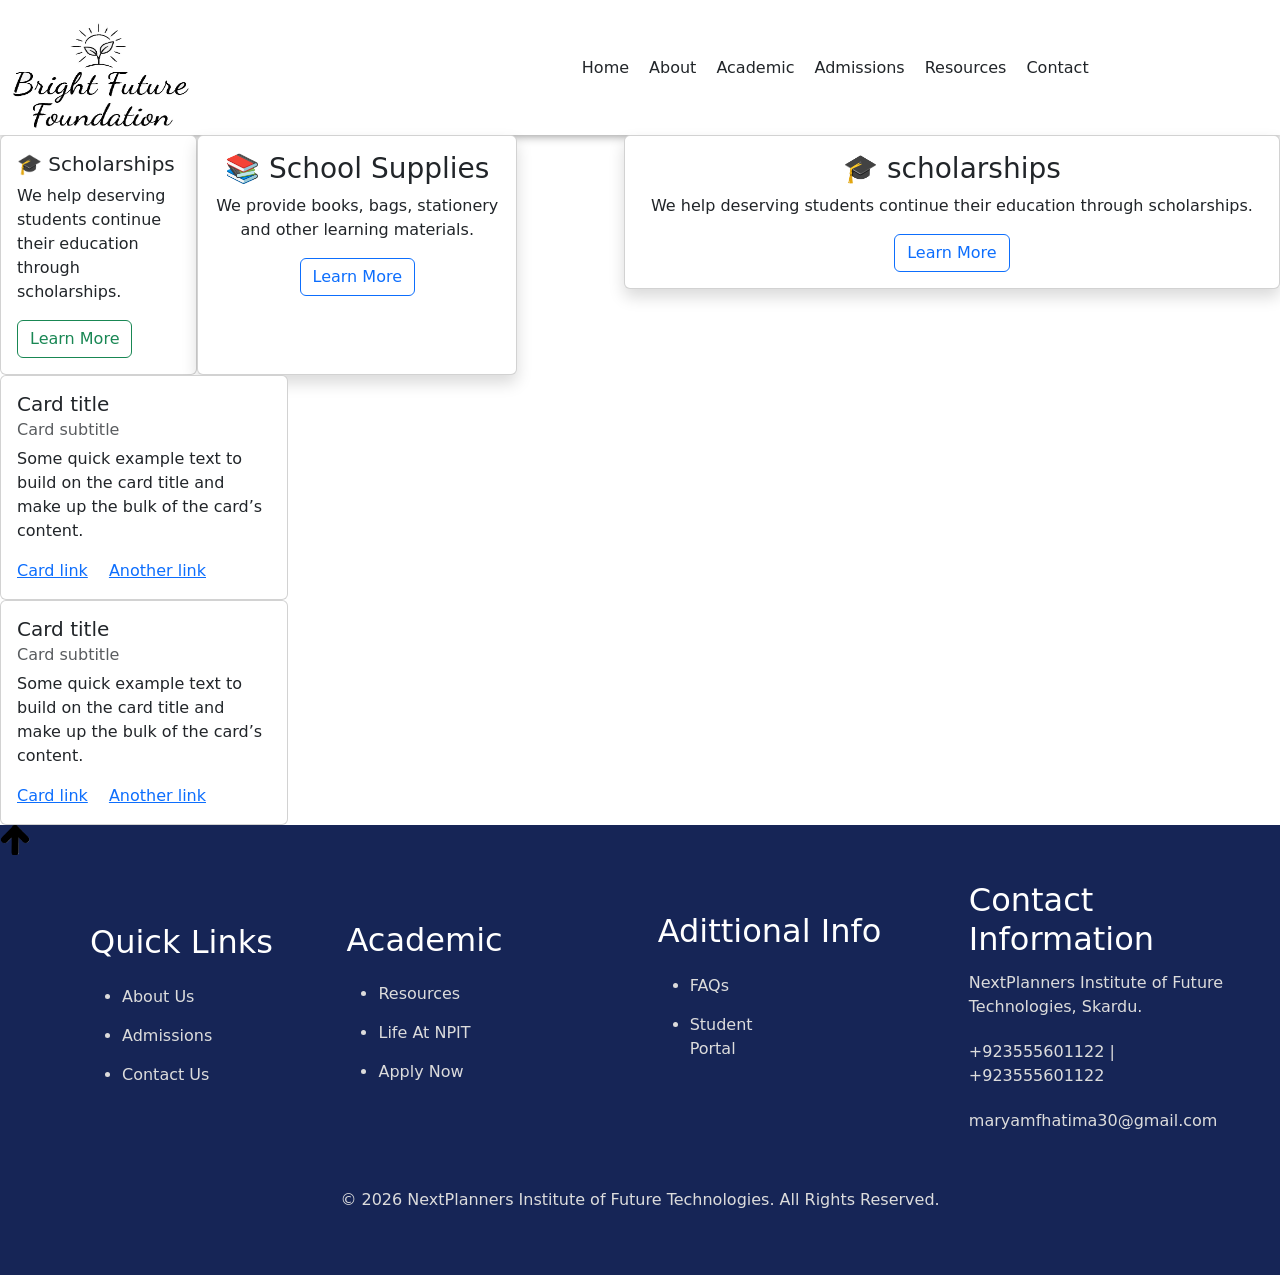
==== charity/index.html @ 4bbb8423 "add alect" ====
<!DOCTYPE html>
<html lang="en">

<head>
    <meta charset="UTF-8">
    <meta name="viewport" content="width=device-width, initial-scale=1.0">
    <title>Bright Future</title>
    <link rel="stylesheet" href="./style.css">
    <link rel="stylesheet" href="../boostrap/CSS/bootstrap.min.css">
</head>

<body>
    <section id="header">
        <header>
            <div class="logo"><img src="../img/sun.jpg" alt=""></div>
            <nav class="primaryheader">
                <div class="home">Home</div>
                <div class="home">About</div>
                <div class="home">Academic</div>
                <div class="pen">Admissions</div>
                <div class="pen">Resources</div>
                <div class="pin">Contact</div>
            </nav>
        </header>
    </section>
  <div class="cardbox">

      <div class="card" style="width: 18rem;">
        <div class="card-body">
            <h5 class="card-title">🎓 Scholarships</h5>
            <p class="card-text">We help deserving students continue their education through scholarships.</p>
            <button class="btn btn-outline-success">
              Learn More
            </button>
        </div>
    </div>
    <div class="col-md-4">

        <div class="card program-card h-100 w-75 shadow">

          <div class="card-body text-center">

            <h3>📚 School Supplies</h3>

            <p>
              We provide books, bags, stationery and other
              learning materials.
            </p>

            <button class="btn btn-outline-primary">
              Learn More
            </button>

          </div>

        </div>

      </div><div class="card program-card h-100 w-75 shadow">

          <div class="card-body text-center">

            <h3>🎓 scholarships</h3>

            <p>
              We help deserving students continue their education
              through scholarships.
            </p>

            <button class="btn btn-outline-primary">
              Learn More
            </button>

          </div>

        </div>

      </div>
    <div class="card" style="width: 18rem;">
        <div class="card-body">
            <h5 class="card-title">Card title</h5>
            <h6 class="card-subtitle mb-2 text-body-secondary">Card subtitle</h6>
            <p class="card-text">Some quick example text to build on the card title and make up the bulk of the card’s
                content.</p>
            <a href="#" class="card-link">Card link</a>
            <a href="#" class="card-link">Another link</a>
        </div>
    </div>
    <div class="card" style="width: 18rem;">
        <div class="card-body">
            <h5 class="card-title">Card title</h5>
            <h6 class="card-subtitle mb-2 text-body-secondary">Card subtitle</h6>
            <p class="card-text">Some quick example text to build on the card title and make up the bulk of the card’s
                content.</p>
            <a href="#" class="card-link">Card link</a>
            <a href="#" class="card-link">Another link</a>
        </div>
    </div>
  </div>
      <a href="#header">
        <div class="arros">
            <div class="arrow">
                <img src="../img/arrow.png" alt="">
            </div>
        </div>
    </a>
    <div class="what">
        <div class="whatsapp">
            <img src="../img/img @.jpg" alt="">
        </div>
    </div>
    <footer>
        <div class="foot">
            <h2>Quick Links </h2>
            <ul>
                <li>About Us</li>
                <li>Admissions</li>
                <li>Contact Us</li>
            </ul>
        </div>
        <div class="foot-1">
            <h2>Academic</h2>
            <ul>
                <li>Resources</li>
                <li>Life At NPIT</li>
                <li>Apply Now</li>
            </ul>
        </div>
        <div class="foot-2">
            <h2>Adittional Info</h2>
            <ul>
                <li>FAQs</li>
                <li>Student Portal</li>
            </ul>
        </div>
        <div class="foot-3">
            <h2>Contact Information</h2>
            <p>NextPlanners Institute of Future <br> Technologies, Skardu.</p>
            <p>+923555601122 |<br>+923555601122</p>
            <p>maryamfhatima30@gmail.com</p>
        </div>
    </footer>
    <footer class="foot-4">
        <div>
            <p>© 2026 NextPlanners Institute of Future Technologies. All Rights Reserved.</p>
        </div>
    </footer>
<script src="../boostrap/JS/bootstrap.min.js"></script>
</body>

</html>
---- charity/style.css ----
.whatsapp {
    position: fixed;
    animation: moves 2s infinite alternate-reverse;
    z-index: 1;

}

.whatsapp img {
    width: 50px;
    border-radius: 10px;
    margin-left: 205vh;


}

@keyframes moves {
    0% {
        left: 0px;
        bottom: 0%;
    }

    50% {
        right: 10px;
    }

    100% {
        left: 0px;
        bottom: 0%;
    }
}

.arrow {
    position: fixed;
    animation: move 2s infinite alternate-reverse;
    width: 30px;
    height: 20px;
    z-index: 1;
}

.arrow img {
    width: 100%;

}

@keyframes move {
    0% {
        left: 0px;
        bottom: 0%;
    }

    50% {
        bottom: 50px;
        left: 0px;
    }

    100% {
        left: 0px;
        bottom: 0%;
    }

}


* {
    margin: 0px;
    padding: 0px;
}

header {
    width: 100%;
    height: 15vh;
    background-color: white;
    display: flex;
    align-items: center;
    box-shadow: 0px 0px 10px 0px gray;
    z-index: 1;
}

.logo {
    width: 50%;
    height: 15vh;
}

.logo img {
    width: 200px;
    height: 15vh;
    /* padding-left: 70px; */
    padding-top: 20px;
}

 .list {
    display: flex;
    width: 110%;
} 

a {
    list-style-type: none;
}

a {
    text-decoration: none;

}
.cardbox{
    
    display: flex;
    justify-content: space-around;
}
footer {
    width: 100%;
    height: 35vh;
    background-color: oklch(28.2% .091 267.935);
    display: flex;
    justify-content: space-around;
    align-items: center;
}

.foot h2 {
    font-family: system-ui, -apple-system, BlinkMacSystemFont, 'Segoe UI', Roboto, Oxygen, Ubuntu, Cantarell, 'Open Sans', 'Helvetica Neue', sans-serif;
}

.foot {
    width: 40%;
    color: white;
    padding-top: 60px;
    padding-left: 90px;
}

.foot li {
    width: 40%;
    color: gainsboro;
    padding-top: 15px;
    font-family: system-ui, -apple-system, BlinkMacSystemFont, 'Segoe UI', Roboto, Oxygen, Ubuntu, Cantarell, 'Open Sans', 'Helvetica Neue', sans-serif;
}

.foot-1 {
    width: 40%;
    color: white;
    padding-top: 55px;
}

.foot-1 h2 {
    font-family: system-ui, -apple-system, BlinkMacSystemFont, 'Segoe UI', Roboto, Oxygen, Ubuntu, Cantarell, 'Open Sans', 'Helvetica Neue', sans-serif;
}

.foot-1 li {
    width: 40%;
    color: gainsboro;
    padding-top: 15px;
    font-family: system-ui, -apple-system, BlinkMacSystemFont, 'Segoe UI', Roboto, Oxygen, Ubuntu, Cantarell, 'Open Sans', 'Helvetica Neue', sans-serif;
}

.foot-2 h2 {
    font-family: system-ui, -apple-system, BlinkMacSystemFont, 'Segoe UI', Roboto, Oxygen, Ubuntu, Cantarell, 'Open Sans', 'Helvetica Neue', sans-serif;
}

.foot-2 {
    width: 40%;
    color: white;
    padding-top: 23px;
}

.foot-2 li {
    width: 40%;
    color: gainsboro;
    padding-top: 15px;
    font-family: system-ui, -apple-system, BlinkMacSystemFont, 'Segoe UI', Roboto, Oxygen, Ubuntu, Cantarell, 'Open Sans', 'Helvetica Neue', sans-serif;
}

.foot-3 {
    width: 40%;
    color: white;
    padding-top: 10px;
}

.foot-3 h2 {
    font-family: system-ui, -apple-system, BlinkMacSystemFont, 'Segoe UI', Roboto, Oxygen, Ubuntu, Cantarell, 'Open Sans', 'Helvetica Neue', sans-serif;
}

.foot-3 li {
    width: 40%;
    padding-top: 15px;
}

.foot-3 p {
    padding-top: 5px;
    color: gainsboro;
    font-family: system-ui, -apple-system, BlinkMacSystemFont, 'Segoe UI', Roboto, Oxygen, Ubuntu, Cantarell, 'Open Sans', 'Helvetica Neue', sans-serif;
}

.foot-3 h2 {
    padding-top: 55px;

}

.foot-4 {
    background-color: oklch(28.2% .091 267.935);
    justify-content: center;
    height: 15vh;
    color: gainsboro;
    font-family: system-ui, -apple-system, BlinkMacSystemFont, 'Segoe UI', Roboto, Oxygen, Ubuntu, Cantarell, 'Open Sans', 'Helvetica Neue', sans-serif;
    font-style: normal;
}

.foot-0 {
    color: black;
    background-color: white;
}


.primaryheader {
    width: 60%;
    display: flex;
    gap: 20px;
}



#gradi {
    width: 100%;
    height: 50vh;
    background-image: linear-gradient(rgb(177, 176, 176), white);
    margin-bottom: 0px;
}

@media (max-width:600px) {
    footer {
        flex-direction: column;
        height: inherit;
    }

    .logo img {
        width: 100%;
        height: 40px;

    }

    .primaryheader {
        width: 80%;
        /* justify-content: space-around; */
    }
}
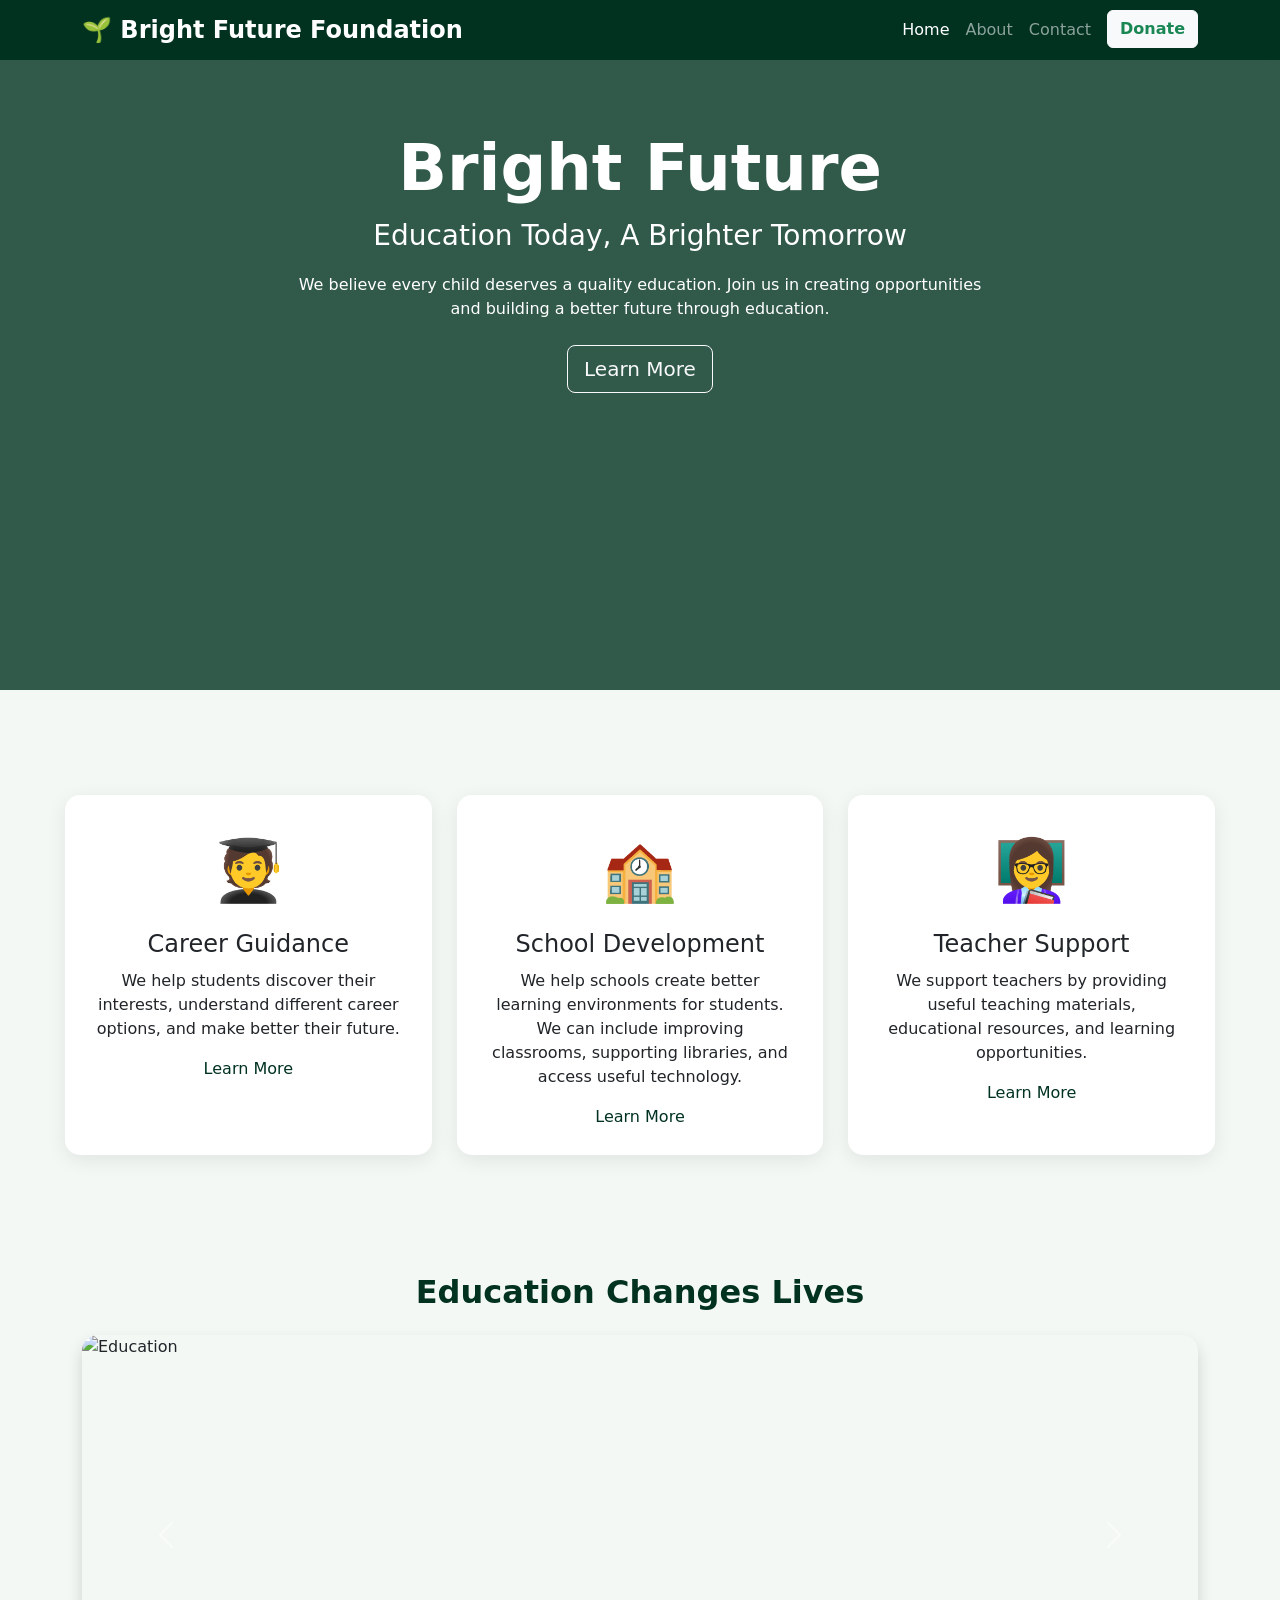
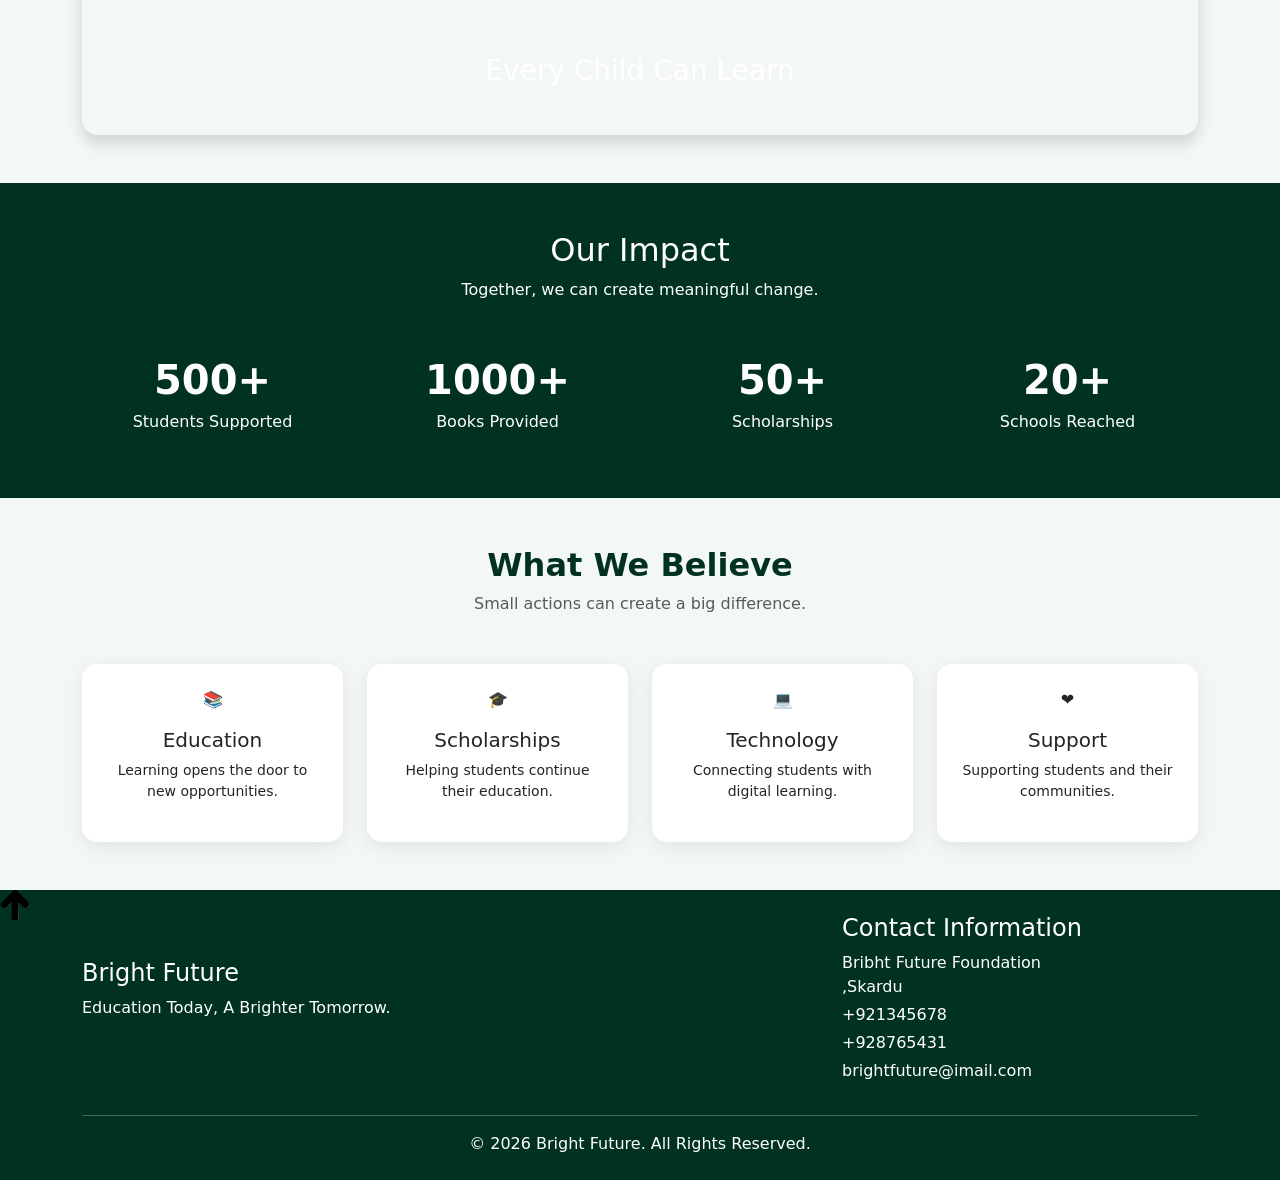
==== commit 0c78bda6: "add alect" ====
--- a/charity/index.html
+++ b/charity/index.html
@@ -4,99 +4,476 @@
 <head>
     <meta charset="UTF-8">
     <meta name="viewport" content="width=device-width, initial-scale=1.0">
-    <title>Bright Future</title>
-    <link rel="stylesheet" href="./style.css">
-    <link rel="stylesheet" href="../boostrap/CSS/bootstrap.min.css">
+
+    <title>Bright Future - Home</title>
+
+    <link href="../boostrap/CSS/bootstrap.min.css" rel="stylesheet">
+
+    <style>
+        .whatsapp {
+            position: fixed;
+            animation: moves 2s infinite alternate-reverse;
+            z-index: 1;
+
+        }
+
+        .whatsapp img {
+            width: 50px;
+            border-radius: 10px;
+            margin-left: 205vh;
+
+
+        }
+
+        @keyframes moves {
+            0% {
+                left: 0px;
+                bottom: 0%;
+            }
+
+            50% {
+                right: 10px;
+            }
+
+            100% {
+                left: 0px;
+                bottom: 0%;
+            }
+        }
+
+        .arrow {
+            position: fixed;
+            animation: move 2s infinite alternate-reverse;
+            width: 30px;
+            height: 20px;
+            z-index: 1;
+        }
+
+        .arrow img {
+            width: 100%;
+
+        }
+
+        @keyframes move {
+            0% {
+                left: 0px;
+                bottom: 0%;
+            }
+
+            50% {
+                bottom: 50px;
+                left: 0px;
+            }
+
+            100% {
+                left: 0px;
+                bottom: 0%;
+            }
+
+        }
+
+
+        body {
+            background-color: #f4f8f5;
+        }
+
+        .navbar {
+            background-color: #013220;
+            height: 60px;
+        }
+
+        .hero {
+            background: linear-gradient(rgba(1, 50, 32, .80), rgba(1, 50, 32, .80)),
+                url("https://images.unsplash.com/photo-1509062522246-3755977927d7");
+            background-size: cover;
+            background-position: center;
+            color: white;
+            padding: 70px 0;
+            height: 70vh;
+        }
+
+        .btn-green {
+            background-color: #013220;
+            color: white;
+            border: none;
+        }
+
+        .btn-green:hover {
+            background-color: #025c3b;
+            color: white;
+        }
+
+        .section-title {
+            color: #013220;
+            font-weight: bold;
+        }
+
+        .card {
+            border: none;
+            border-radius: 15px;
+        }
+
+        .program-icon {
+            font-size: 45px;
+        }
+
+        footer {
+            background-color: #013220;
+            color: white;
+            padding: 35px 0;
+        }
+
+        .carousel img {
+            height: 400px;
+            object-fit: cover;
+        }
+
+        .stats {
+            background-color: #013220;
+            color: white;
+        }
+
+        .stat-number {
+            font-size: 40px;
+            font-weight: bold;
+        }
+
+        .cards {
+            display: grid;
+            grid-template-columns:
+                repeat(auto-fit, minmax(240px, 1fr));
+            gap: 25px;
+        }
+
+        .card {
+            background: white;
+            padding: 30px;
+            text-align: center;
+            border-radius: 15px;
+            box-shadow: 0 5px 20px rgba(0, 0, 0, .08);
+            transition: .3s;
+        }
+
+        .card:hover {
+            transform: translateY(-8px);
+        }
+
+        .card-icon {
+            font-size: 60px;
+            margin-bottom: 15px;
+        }
+
+        .card h3 {
+            font-size: 24px;
+            margin-bottom: 10px;
+        }
+
+        .section {
+            max-width: 1200px;
+            margin: auto;
+            padding: 70px 25px;
+        }
+
+        .section h2 {
+            text-align: center;
+            font-size: 36px;
+            margin-bottom: 35px;
+        }
+
+        .card-btn {
+            width: 100%;
+            height: 20px;
+            border-color: #013220;
+            text-decoration: none;
+            list-style-type: none;
+            color: #013220;
+            border-radius: 10px solid #013220;
+        }
+
+        .feel {
+            padding-top: 45px;
+        }
+    </style>
 </head>
 
 <body>
-    <section id="header">
-        <header>
-            <div class="logo"><img src="../img/sun.jpg" alt=""></div>
-            <nav class="primaryheader">
-                <div class="home">Home</div>
-                <div class="home">About</div>
-                <div class="home">Academic</div>
-                <div class="pen">Admissions</div>
-                <div class="pen">Resources</div>
-                <div class="pin">Contact</div>
-            </nav>
-        </header>
+
+    <nav class="navbar navbar-expand-lg navbar-dark sticky-top">
+        <div class="container">
+
+            <a class="navbar-brand fw-bold fs-4" href="index.html">
+                🌱 Bright Future Foundation
+            </a>
+
+            <button class="navbar-toggler" type="button" data-bs-toggle="collapse" data-bs-target="#navbarNav">
+                <span class="navbar-toggler-icon"></span>
+            </button>
+
+            <div class="collapse navbar-collapse" id="navbarNav">
+
+                <ul class="head navbar-nav ms-auto">
+
+                    <li class="nav-item">
+                        <a class="nav-link active" href="./index.html">Home</a>
+                    </li>
+
+                    <li class="nav-item">
+                        <a class="nav-link" href="./about.html">About</a>
+                    </li>
+                    <li class="nav-item">
+                        <a class="nav-link" href="./contact.html">Contact</a>
+                    </li>
+                    <li class="nav-item ms-lg-2">
+
+                        <a class="btn btn-light text-success fw-bold" href="./donate.html">
+
+                            Donate
+
+                        </a>
+
+                    </li>
+                </ul>
+
+            </div>
+        </div>
+    </nav>
+
+    <section class="hero text-center">
+
+        <div class="container">
+
+            <h1 class="display-3 fw-bold">
+                Bright Future
+            </h1>
+
+            <p class="lead fs-3">
+                Education Today, A Brighter Tomorrow
+            </p>
+
+            <p class="mx-auto" style="max-width:700px;">
+                We believe every child deserves a quality education.
+                Join us in creating opportunities and building a better future
+                through education.
+            </p>
+
+            <div class="mt-4">
+                <a href="#about" class="btn btn-outline-light btn-lg">
+                    Learn More
+                </a>
+
+            </div>
+
+        </div>
+
     </section>
-  <div class="cardbox">
-
-      <div class="card" style="width: 18rem;">
-        <div class="card-body">
-            <h5 class="card-title">🎓 Scholarships</h5>
-            <p class="card-text">We help deserving students continue their education through scholarships.</p>
-            <button class="btn btn-outline-success">
-              Learn More
-            </button>
-        </div>
-    </div>
-    <div class="col-md-4">
-
-        <div class="card program-card h-100 w-75 shadow">
-
-          <div class="card-body text-center">
-
-            <h3>📚 School Supplies</h3>
-
-            <p>
-              We provide books, bags, stationery and other
-              learning materials.
-            </p>
-
-            <button class="btn btn-outline-primary">
-              Learn More
-            </button>
-
-          </div>
-
-        </div>
-
-      </div><div class="card program-card h-100 w-75 shadow">
-
-          <div class="card-body text-center">
-
-            <h3>🎓 scholarships</h3>
-
-            <p>
-              We help deserving students continue their education
-              through scholarships.
-            </p>
-
-            <button class="btn btn-outline-primary">
-              Learn More
-            </button>
-
-          </div>
-
-        </div>
-
-      </div>
-    <div class="card" style="width: 18rem;">
-        <div class="card-body">
-            <h5 class="card-title">Card title</h5>
-            <h6 class="card-subtitle mb-2 text-body-secondary">Card subtitle</h6>
-            <p class="card-text">Some quick example text to build on the card title and make up the bulk of the card’s
-                content.</p>
-            <a href="#" class="card-link">Card link</a>
-            <a href="#" class="card-link">Another link</a>
-        </div>
-    </div>
-    <div class="card" style="width: 18rem;">
-        <div class="card-body">
-            <h5 class="card-title">Card title</h5>
-            <h6 class="card-subtitle mb-2 text-body-secondary">Card subtitle</h6>
-            <p class="card-text">Some quick example text to build on the card title and make up the bulk of the card’s
-                content.</p>
-            <a href="#" class="card-link">Card link</a>
-            <a href="#" class="card-link">Another link</a>
-        </div>
-    </div>
-  </div>
-      <a href="#header">
+    <section class="section">
+        <h2>
+        </h2>
+
+        <div class="cards">
+
+            <div class="card">
+                <div class="card-icon">🧑‍🎓 </div>
+                <h3>Career Guidance</h3>
+                <p>
+                    We help students discover their interests, understand different career options, and make better
+                    their future.
+                </p>
+                <a href="http://127.0.0.1:5500/about.html" class="card-btn">Learn More</a>
+            </div>
+
+            <div class="card">
+                <div class="card-icon">🏫 </div>
+                <h3>School Development</h3>
+                <p>
+                    We help schools create better learning environments for students. We can include improving
+                    classrooms, supporting libraries, and access useful technology.
+                </p>
+                <a href="http://127.0.0.1:5500/wildlife.html" class="card-btn">Learn More</a>
+            </div>
+
+            <div class="card">
+                <div class="card-icon">👩‍🏫 </div>
+                <h3>Teacher Support</h3>
+                <p>
+                    We support teachers by providing useful teaching materials, educational resources, and learning
+                    opportunities.
+                </p>
+                <a href="http://127.0.0.1:5500/landscapes.html" class="card-btn">Learn More</a>
+            </div>
+
+        </div>
+    </section>
+    <section class="py-5">
+
+        <div class="container">
+
+            <div class="text-center mb-4">
+
+                <h2 class="section-title">
+                    Education Changes Lives
+                </h2>
+
+            </div>
+
+            <div id="educationCarousel" class="carousel slide" data-bs-ride="carousel">
+
+                <div class="carousel-inner rounded-4 shadow">
+
+                    <div class="carousel-item active">
+
+                        <img src="https://images.unsplash.com/photo-1509062522246-3755977927d7" class="d-block w-100"
+                            alt="Education">
+
+                        <div class="carousel-caption">
+                            <h3>Every Child Can Learn</h3>
+                        </div>
+
+                    </div>
+
+                    <div class="carousel-item">
+
+                        <img src="https://images.unsplash.com/photo-1524178232363-1fb2b075b655" class="d-block w-100"
+                            alt="Students">
+
+                        <div class="carousel-caption">
+                            <h3>Building Better Opportunities</h3>
+                        </div>
+
+                    </div>
+
+                    <div class="carousel-item">
+
+                        <img src="https://images.unsplash.com/photo-1503676260728-1c00da094a0b" class="d-block w-100"
+                            alt="Learning">
+
+                        <div class="carousel-caption">
+                            <h3>Creating a Bright Future</h3>
+                        </div>
+
+                    </div>
+
+                </div>
+
+
+                <button class="carousel-control-prev" type="button" data-bs-target="#educationCarousel"
+                    data-bs-slide="prev">
+
+                    <span class="carousel-control-prev-icon"></span>
+
+                </button>
+
+
+                <button class="carousel-control-next" type="button" data-bs-target="#educationCarousel"
+                    data-bs-slide="next">
+
+                    <span class="carousel-control-next-icon"></span>
+
+                </button>
+
+            </div>
+
+        </div>
+
+    </section>
+
+
+    <section id="impact" class="stats py-5">
+
+        <div class="container">
+
+            <div class="text-center mb-5">
+                <h2>Our Impact</h2>
+                <p>
+                    Together, we can create meaningful change.
+                </p>
+            </div>
+
+            <div class="row text-center g-4">
+
+                <div class="col-6 col-lg-3">
+                    <div class="stat-number">500+</div>
+                    <p>Students Supported</p>
+                </div>
+
+                <div class="col-6 col-lg-3">
+                    <div class="stat-number">1000+</div>
+                    <p>Books Provided</p>
+                </div>
+
+                <div class="col-6 col-lg-3">
+                    <div class="stat-number">50+</div>
+                    <p>Scholarships</p>
+                </div>
+
+                <div class="col-6 col-lg-3">
+                    <div class="stat-number">20+</div>
+                    <p>Schools Reached</p>
+                </div>
+
+            </div>
+
+        </div>
+
+    </section>
+
+    <section class="py-5">
+        <div class="container">
+
+            <div class="text-center mb-5">
+                <h2 class="section-title">What We Believe</h2>
+                <p class="text-muted">
+                    Small actions can create a big difference.
+                </p>
+            </div>
+
+            <div class="row g-4">
+
+                <div class="col-md-3 col-6">
+                    <div class="card mini-card text-center p-4">
+                        <div class="icon">📚</div>
+                        <h5 class="mt-3">Education</h5>
+                        <p class="small">
+                            Learning opens the door to new opportunities.
+                        </p>
+                    </div>
+                </div>
+
+                <div class="col-md-3 col-6">
+                    <div class="card mini-card text-center p-4">
+                        <div class="icon">🎓</div>
+                        <h5 class="mt-3">Scholarships</h5>
+                        <p class="small">
+                            Helping students continue their education.
+                        </p>
+                    </div>
+                </div>
+
+                <div class="col-md-3 col-6">
+                    <div class="card mini-card text-center p-4">
+                        <div class="icon">💻</div>
+                        <h5 class="mt-3">Technology</h5>
+                        <p class="small">
+                            Connecting students with digital learning.
+                        </p>
+                    </div>
+                </div>
+
+                <div class="col-md-3 col-6">
+                    <div class="card mini-card text-center p-4">
+                        <div class="icon">❤️</div>
+                        <h5 class="mt-3">Support</h5>
+                        <p class="small">
+                            Supporting students and their communities.
+                        </p>
+                    </div>
+                </div>
+
+            </div>
+
+        </div>
+    </section>
+    <a href="#header">
         <div class="arros">
             <div class="arrow">
                 <img src="../img/arrow.png" alt="">
@@ -108,43 +485,53 @@
             <img src="../img/img @.jpg" alt="">
         </div>
     </div>
-    <footer>
-        <div class="foot">
-            <h2>Quick Links </h2>
-            <ul>
-                <li>About Us</li>
-                <li>Admissions</li>
-                <li>Contact Us</li>
-            </ul>
-        </div>
-        <div class="foot-1">
-            <h2>Academic</h2>
-            <ul>
-                <li>Resources</li>
-                <li>Life At NPIT</li>
-                <li>Apply Now</li>
-            </ul>
-        </div>
-        <div class="foot-2">
-            <h2>Adittional Info</h2>
-            <ul>
-                <li>FAQs</li>
-                <li>Student Portal</li>
-            </ul>
-        </div>
-        <div class="foot-3">
-            <h2>Contact Information</h2>
-            <p>NextPlanners Institute of Future <br> Technologies, Skardu.</p>
-            <p>+923555601122 |<br>+923555601122</p>
-            <p>maryamfhatima30@gmail.com</p>
-        </div>
+    <footer class="py-4">
+
+        <div class="container">
+
+            <div class="row g-4">
+
+                <div class="feel col-md-6">
+
+                    <h4>Bright Future</h4>
+
+                    <p>
+                        Education Today, A Brighter Tomorrow.
+                    </p>
+
+                </div>
+                <div class="col-md-3 col-lg-2 " >
+                    <h5 class="fs-1 text-white"></h5>
+                </div>
+                <div class="col-md-3">
+
+                    <h4>Contact Information</h4>
+
+                    <p class="mb-1">Bribht Future Foundation ,Skardu</p>
+                    <p class="mb-1">+921345678</p>
+                    <p class="mb-1">+928765431</p>
+                    <p>brightfuture@imail.com</p>
+
+
+                </div>
+
+            </div>
+
+            <hr>
+
+            <div class="text-center">
+                <p class="mb-0">
+                    © 2026 Bright Future. All Rights Reserved.
+                </p>
+            </div>
+
+        </div>
+
     </footer>
-    <footer class="foot-4">
-        <div>
-            <p>© 2026 NextPlanners Institute of Future Technologies. All Rights Reserved.</p>
-        </div>
-    </footer>
-<script src="../boostrap/JS/bootstrap.min.js"></script>
+
+
+    <script src="../boostrap/JS/bootstrap.min.js"></script>
+
 </body>
 
 </html>
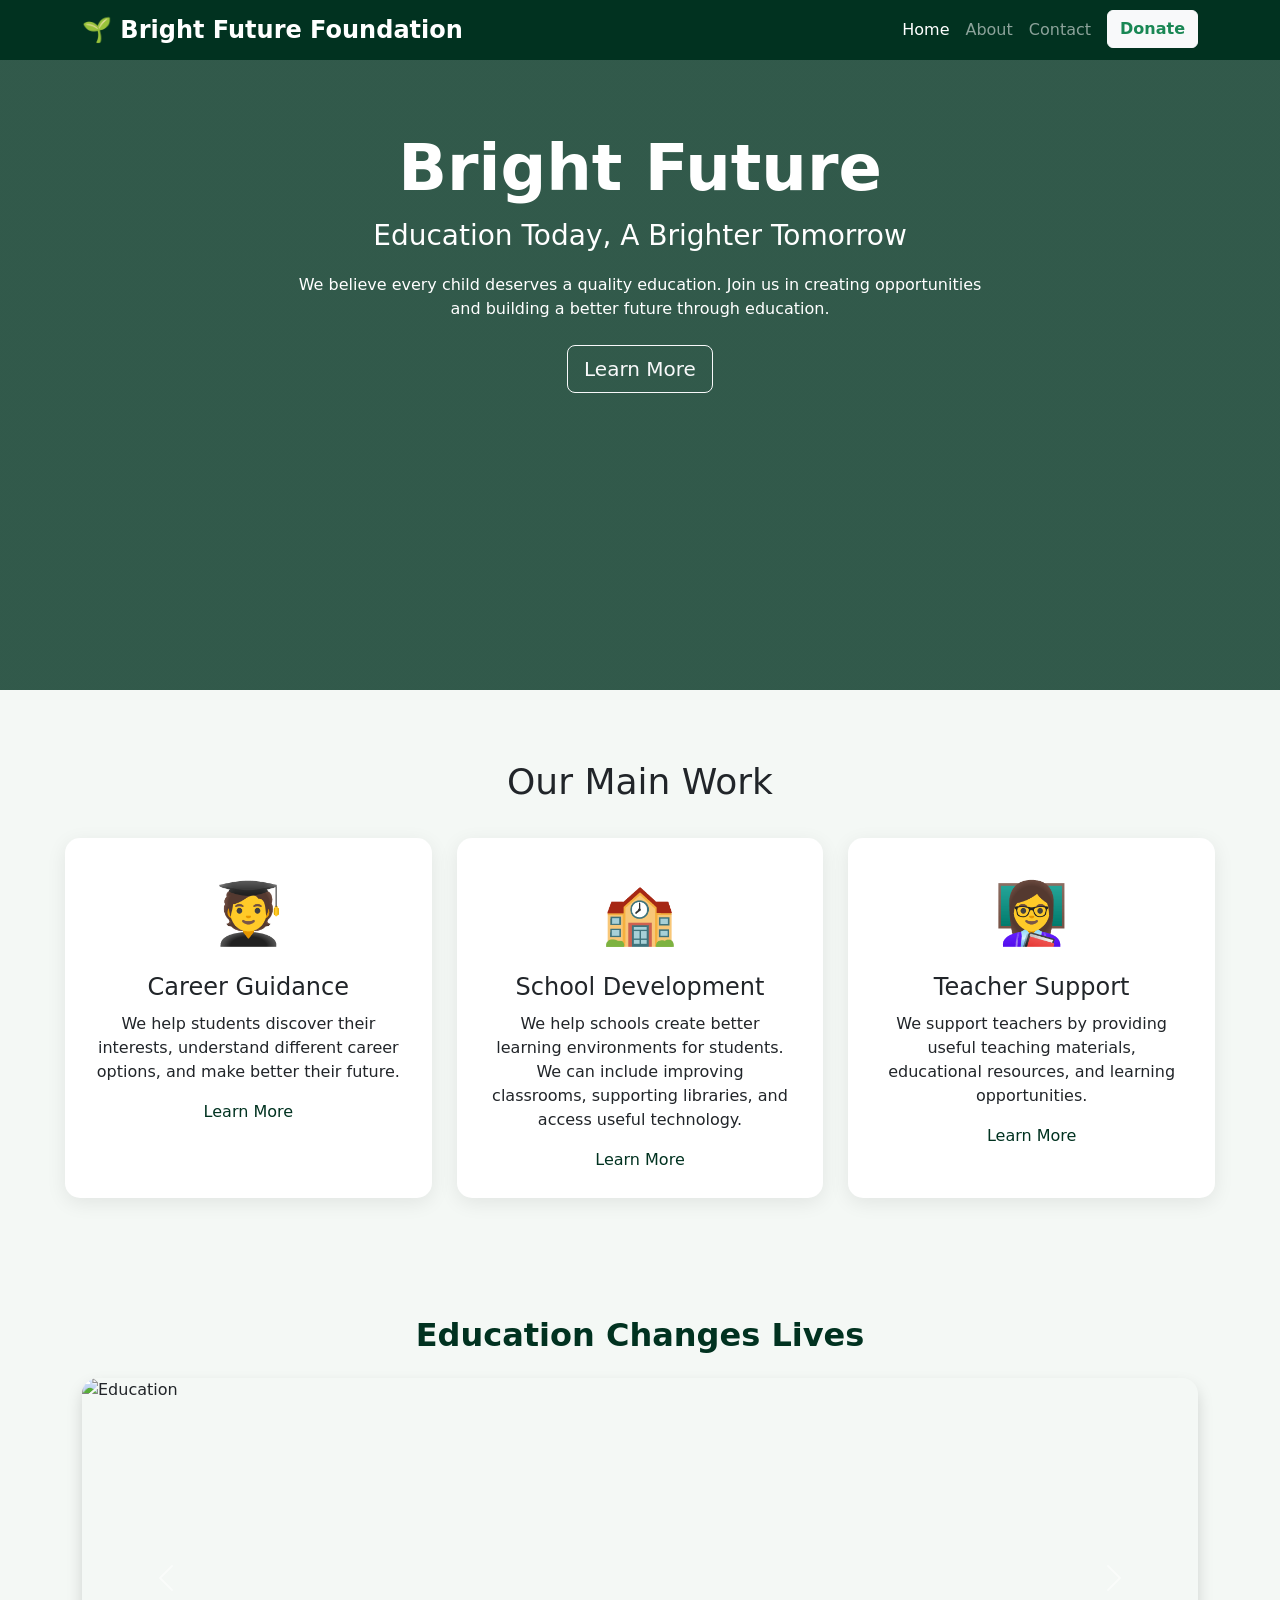
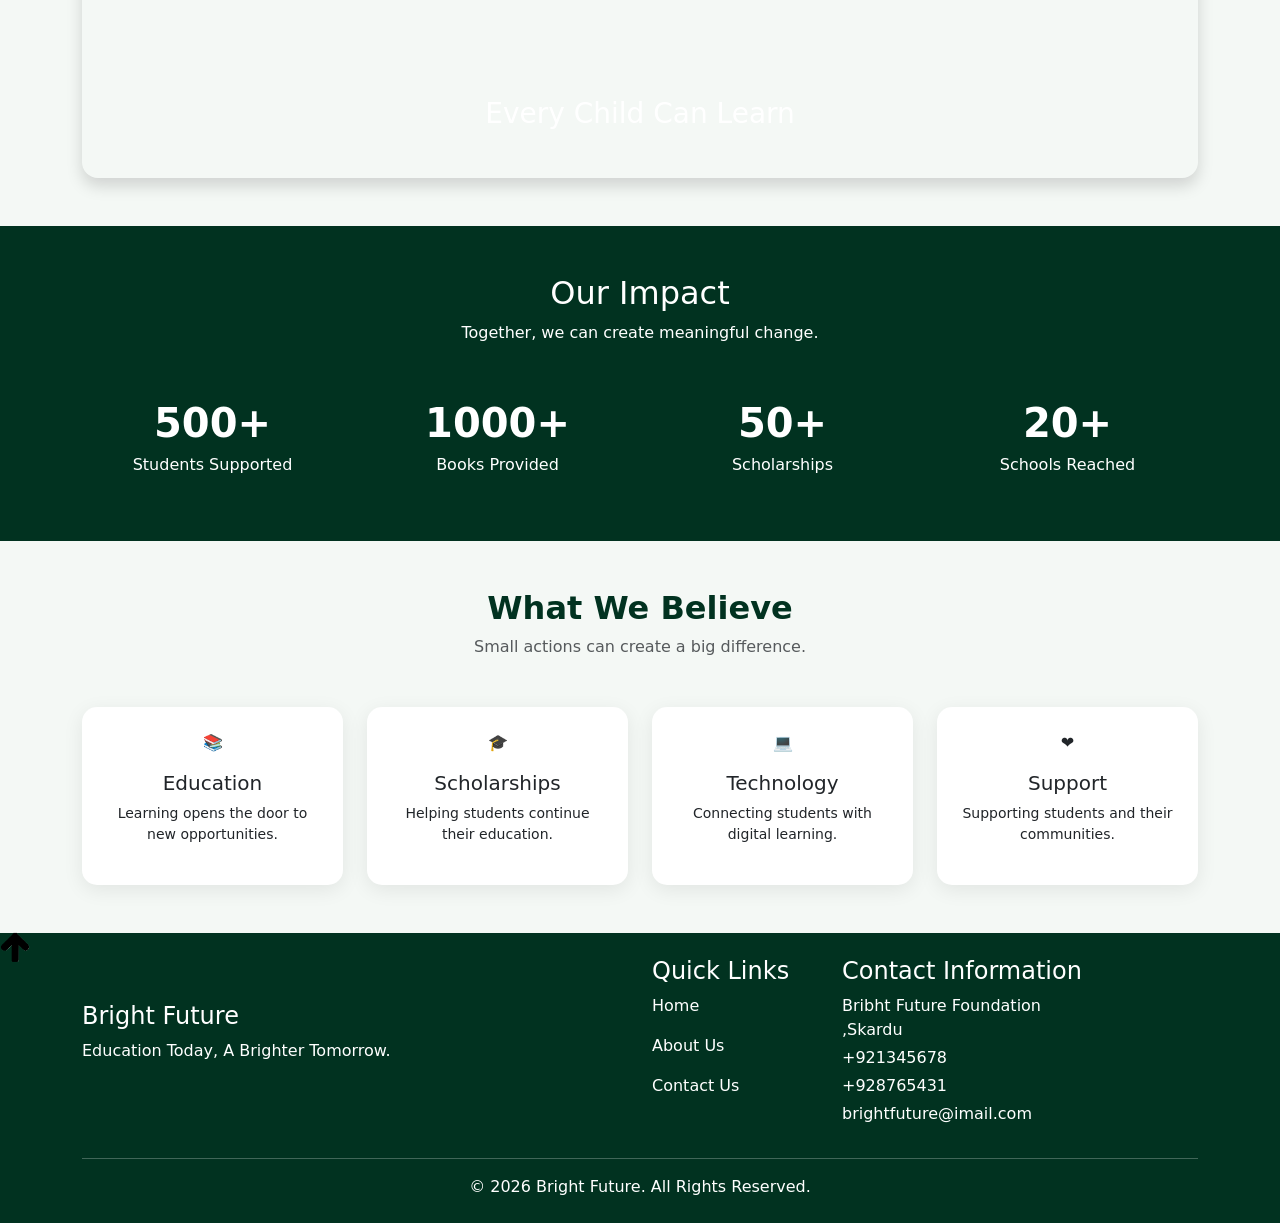
==== commit 7eb974a8: "add alect" ====
--- a/charity/index.html
+++ b/charity/index.html
@@ -267,7 +267,7 @@
 
     </section>
     <section class="section">
-        <h2>
+        <h2>Our Main Work
         </h2>
 
         <div class="cards">
@@ -501,7 +501,10 @@
 
                 </div>
                 <div class="col-md-3 col-lg-2 " >
-                    <h5 class="fs-1 text-white"></h5>
+                    <h4 class="text-white">Quick Links</h4>
+                    <p>Home</p>
+                    <p>About Us</p>
+                    <p>Contact Us</p>
                 </div>
                 <div class="col-md-3">
 
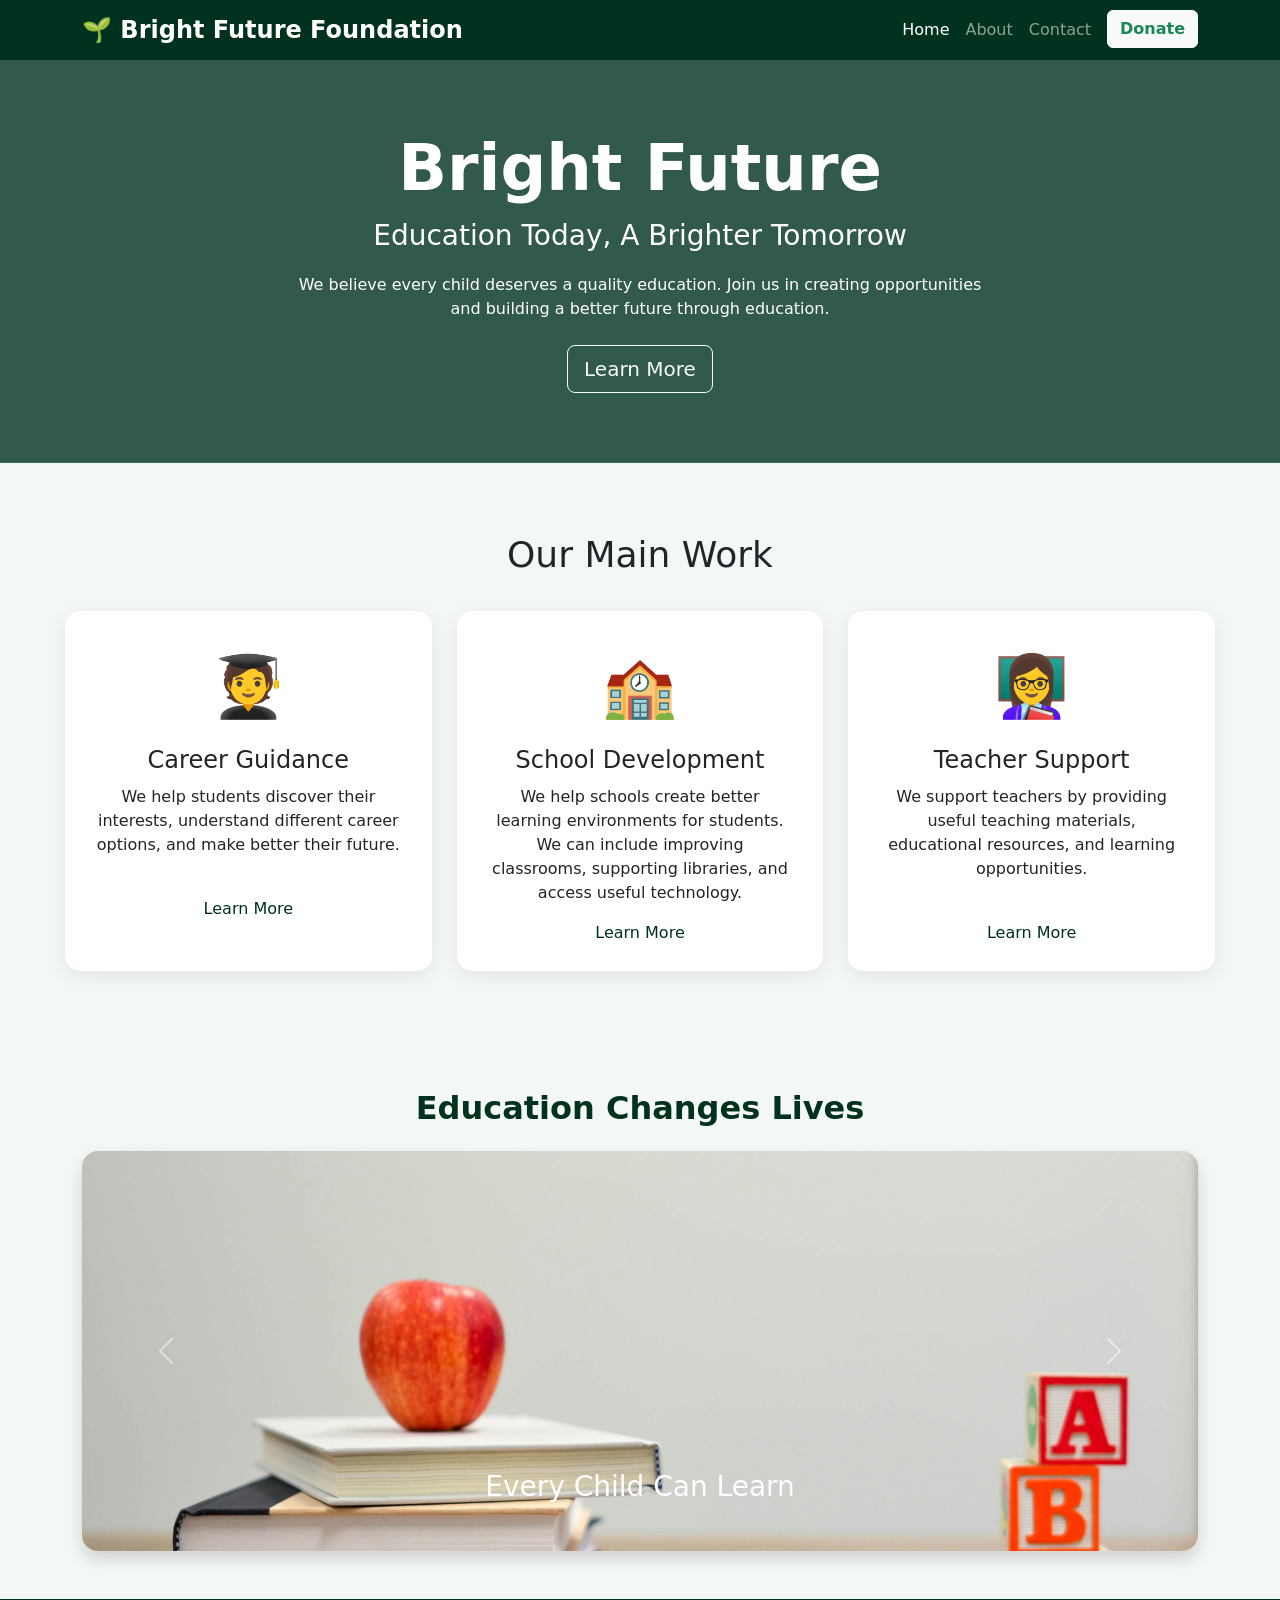
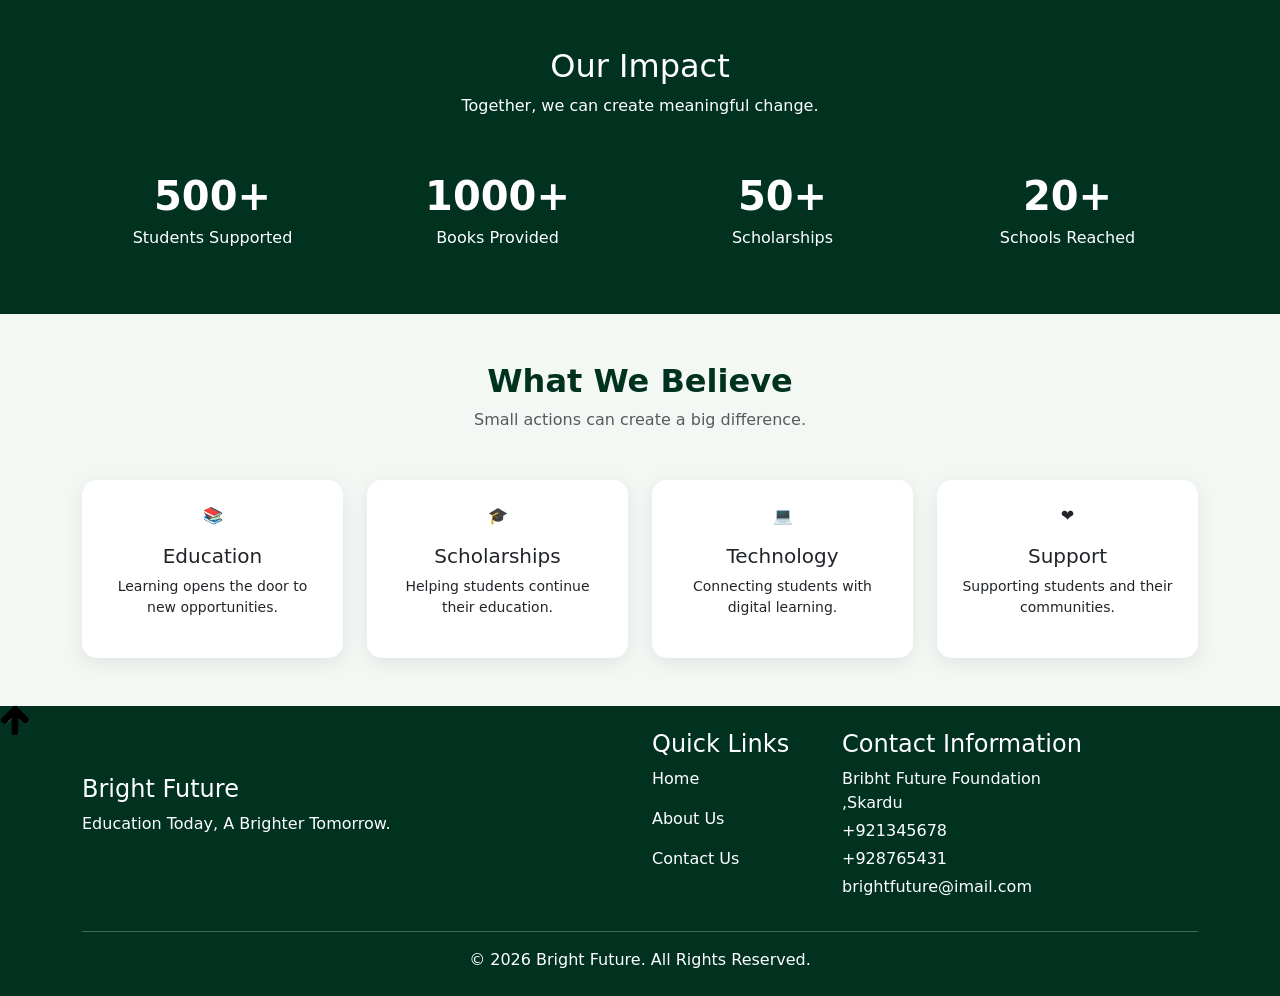
==== commit c43e0b5e: "add a lect" ====
--- a/charity/index.html
+++ b/charity/index.html
@@ -193,6 +193,12 @@
         .feel {
             padding-top: 45px;
         }
+
+        @media (max-width:650px) {
+            .hero {
+                height: 35vh;
+            }
+        }
     </style>
 </head>
 
@@ -238,7 +244,7 @@
         </div>
     </nav>
 
-    <section class="hero text-center">
+    <section class="hero text-center h-50">
 
         <div class="container">
 
@@ -279,6 +285,7 @@
                     We help students discover their interests, understand different career options, and make better
                     their future.
                 </p>
+                <br>
                 <a href="http://127.0.0.1:5500/about.html" class="card-btn">Learn More</a>
             </div>
 
@@ -299,6 +306,7 @@
                     We support teachers by providing useful teaching materials, educational resources, and learning
                     opportunities.
                 </p>
+                <br>
                 <a href="http://127.0.0.1:5500/landscapes.html" class="card-btn">Learn More</a>
             </div>
 
@@ -322,8 +330,7 @@
 
                     <div class="carousel-item active">
 
-                        <img src="https://images.unsplash.com/photo-1509062522246-3755977927d7" class="d-block w-100"
-                            alt="Education">
+                        <img src="../img/cerousel.jpg" class="d-block w-100" alt="Education">
 
                         <div class="carousel-caption">
                             <h3>Every Child Can Learn</h3>
@@ -333,8 +340,7 @@
 
                     <div class="carousel-item">
 
-                        <img src="https://images.unsplash.com/photo-1524178232363-1fb2b075b655" class="d-block w-100"
-                            alt="Students">
+                        <img src="../img/images (2).jpg" class="d-block w-100" alt="Students">
 
                         <div class="carousel-caption">
                             <h3>Building Better Opportunities</h3>
@@ -344,8 +350,7 @@
 
                     <div class="carousel-item">
 
-                        <img src="https://images.unsplash.com/photo-1503676260728-1c00da094a0b" class="d-block w-100"
-                            alt="Learning">
+                        <img src="../img/future.png" class="d-block w-100" alt="Learning">
 
                         <div class="carousel-caption">
                             <h3>Creating a Bright Future</h3>
@@ -500,7 +505,7 @@
                     </p>
 
                 </div>
-                <div class="col-md-3 col-lg-2 " >
+                <div class="col-md-3 col-lg-2 ">
                     <h4 class="text-white">Quick Links</h4>
                     <p>Home</p>
                     <p>About Us</p>
